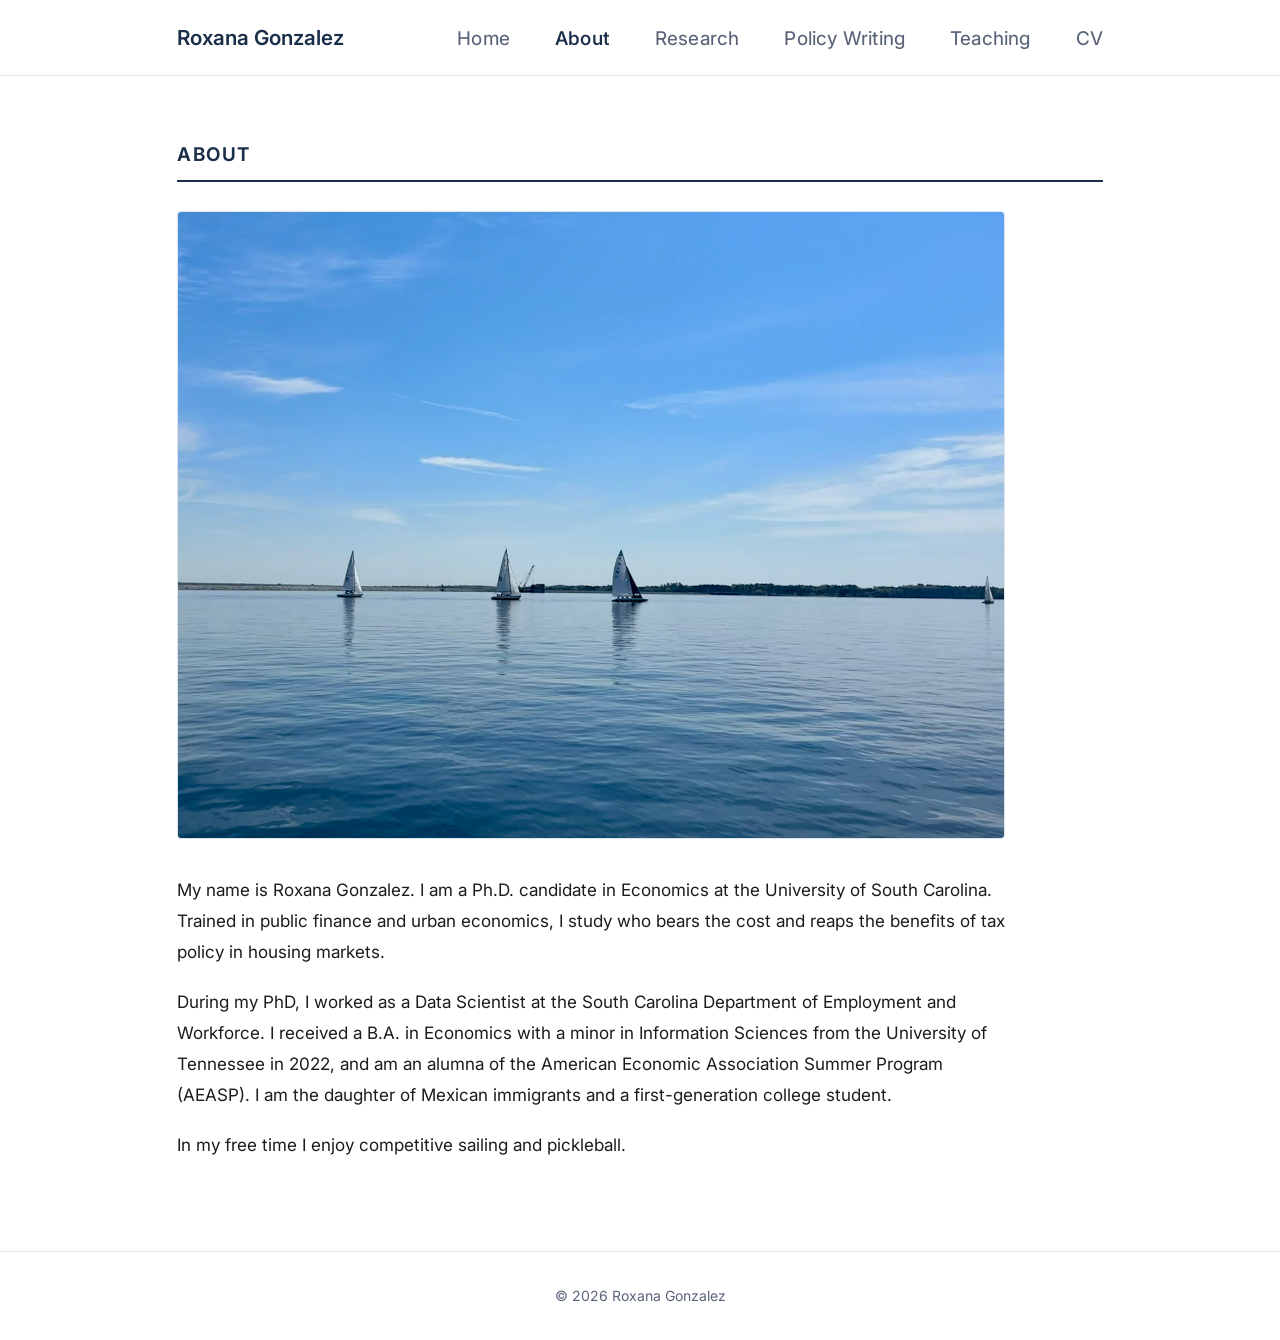
==== about.html @ c2a24e60 "Add sailing photo to About page" ====
<!DOCTYPE html>
<html lang="en">
<head>
  <meta charset="UTF-8" />
  <meta name="viewport" content="width=device-width, initial-scale=1.0" />
  <title>About — Roxana Gonzalez</title>
  <meta name="description" content="About Roxana Gonzalez, PhD candidate in Economics at the University of South Carolina, trained in public finance and urban economics." />
  <link rel="canonical" href="https://roxana-gonzalez.github.io/about.html" />
  <link rel="preconnect" href="https://fonts.googleapis.com" />
  <link rel="preconnect" href="https://fonts.gstatic.com" crossorigin />
  <link href="https://fonts.googleapis.com/css2?family=Inter:wght@400;450;500;550;600;650;700&display=swap" rel="stylesheet" />
  <link rel="stylesheet" href="css/style.css" />
</head>
<body>

<nav>
  <div class="nav-inner">
    <div class="site-name"><a href="index.html">Roxana Gonzalez</a></div>
    <ul class="nav-links">
      <li><a href="index.html">Home</a></li>
      <li><a href="about.html" class="active">About</a></li>
      <li><a href="research.html">Research</a></li>
      <li><a href="policy.html">Policy Writing</a></li>
      <li><a href="teaching.html">Teaching</a></li>
      <li><a href="files/cv.pdf">CV</a></li>
    </ul>
  </div>
</nav>

<div class="site-wrapper">

  <div class="page-header">
    <h2 class="section-title">About</h2>
  </div>

  <div class="about-photo">
    <img src="files/sail.jpeg" alt="Roxana Gonzalez sailing" />
  </div>

  <div class="about-section">
    <p>
      My name is Roxana Gonzalez. I am a Ph.D. candidate in Economics at the University of South
      Carolina. Trained in public finance and urban economics, I study who bears the cost and reaps
      the benefits of tax policy in housing markets.
    </p>
    <p>
      During my PhD, I worked as a Data Scientist at the South Carolina Department of Employment and
      Workforce. I received a B.A. in Economics with a minor in Information Sciences from the
      University of Tennessee in 2022, and am an alumna of the American Economic Association Summer
      Program (AEASP). I am the daughter of Mexican immigrants and a first-generation college student.
    </p>
    <p>
      In my free time I enjoy competitive sailing and pickleball.
    </p>
  </div>

</div>

<footer>
  <div class="site-wrapper">
    &copy; <span id="yr"></span> Roxana Gonzalez
  </div>
</footer>

<script>document.getElementById('yr').textContent = new Date().getFullYear();</script>
</body>
</html>
---- css/style.css ----
/* ===================================================
   Academic Website — Economics PhD Candidate Style
   =================================================== */

/* --- Reset & Base --- */
*, *::before, *::after {
  box-sizing: border-box;
  margin: 0;
  padding: 0;
}

:root {
  --navy:      #1a2e4a;
  --blue:      #2d6a9f;
  --blue-lt:   #e8f0f8;
  --text:      #1c1c1e;
  --muted:     #5a6478;
  --border:    #dde3ec;
  --bg:        #ffffff;
  --bg-alt:    #f7f9fb;
  --max-w:     980px;
  --font:      'Inter', -apple-system, BlinkMacSystemFont, 'Segoe UI', sans-serif;
}

html { font-size: 18px; scroll-behavior: smooth; }

body {
  font-family: var(--font);
  color: var(--text);
  background: var(--bg);
  line-height: 1.7;
  -webkit-font-smoothing: antialiased;
}

a {
  color: var(--blue);
  text-decoration: none;
}
a:hover { text-decoration: underline; }

/* --- Layout --- */
.site-wrapper {
  max-width: var(--max-w);
  margin: 0 auto;
  padding: 0 1.5rem;
}

/* --- Navigation --- */
nav {
  border-bottom: 1px solid var(--border);
  padding: 1.1rem 0;
  position: sticky;
  top: 0;
  background: rgba(255,255,255,0.96);
  backdrop-filter: blur(6px);
  z-index: 100;
}

nav .nav-inner {
  max-width: var(--max-w);
  margin: 0 auto;
  padding: 0 1.5rem;
  display: flex;
  align-items: baseline;
  gap: 2rem;
}

nav .site-name {
  font-size: 1.15rem;
  font-weight: 600;
  color: var(--navy);
  white-space: nowrap;
  flex-shrink: 0;
}
nav .site-name a { color: inherit; }
nav .site-name a:hover { text-decoration: none; color: var(--blue); }

nav .nav-links {
  display: flex;
  gap: 2.5rem;
  list-style: none;
  margin-left: auto;
}

nav .nav-links a {
  font-size: 1.05rem;
  color: var(--muted);
  font-weight: 450;
  letter-spacing: 0.01em;
}
nav .nav-links a:hover,
nav .nav-links a.active {
  color: var(--blue);
  text-decoration: none;
}
nav .nav-links a.active {
  color: var(--navy);
  font-weight: 550;
}

/* --- Page header --- */
.page-header {
  padding: 3.5rem 0 0;
}

/* --- Home page: profile block --- */
.profile {
  display: grid;
  grid-template-columns: 1fr 320px;
  gap: 2.4rem;
  padding: 3.2rem 0 2.8rem;
  align-items: start;
}

.profile-photo img {
  width: 100%;
  height: 100%;
  object-fit: cover;
  border-radius: 4px;
  display: block;
}

.profile-photo {
  width: 320px;
  height: 400px;
  background: var(--blue-lt);
  border: 1px solid var(--border);
  border-radius: 4px;
  display: flex;
  align-items: center;
  justify-content: center;
  color: var(--muted);
  font-size: 0.75rem;
  text-align: center;
  line-height: 1.4;
  flex-shrink: 0;
}

.profile-info h1 {
  font-size: 1.75rem;
  font-weight: 700;
  color: var(--navy);
  line-height: 1.2;
  margin-bottom: 0.25rem;
}

.profile-info .affiliation {
  font-size: 0.92rem;
  color: var(--muted);
  margin-bottom: 1.2rem;
}

.profile-info p {
  font-size: 0.95rem;
  color: var(--text);
  margin-bottom: 0.85rem;
}

.profile-links {
  display: flex;
  flex-wrap: wrap;
  gap: 0.6rem;
  margin: 1.5rem 0 0.4rem;
}

.profile-links a {
  display: inline-flex;
  align-items: center;
  gap: 0.45rem;
  font-size: 0.87rem;
  font-weight: 550;
  border: 1px solid var(--blue);
  border-radius: 4px;
  padding: 0.42rem 0.9rem;
  color: var(--blue);
  background: var(--bg);
  transition: color 0.15s, background 0.15s, border-color 0.15s;
}
.profile-links a svg {
  width: 1.02em;
  height: 1.02em;
  fill: currentColor;
  flex-shrink: 0;
}
.profile-links a:hover {
  background: var(--blue);
  border-color: var(--blue);
  color: #fff;
  text-decoration: none;
}

/* --- Home: job market badge --- */
.jm-badge {
  display: inline-block;
  font-size: 0.76rem;
  font-weight: 600;
  letter-spacing: 0.05em;
  text-transform: uppercase;
  color: var(--blue);
  background: var(--blue-lt);
  border-radius: 3px;
  padding: 0.22rem 0.6rem;
  margin-bottom: 0.9rem;
}

/* --- Home: contact line --- */
.contact-line {
  font-size: 0.86rem;
  color: var(--muted);
  margin-top: 1.1rem;
  line-height: 1.7;
}
.contact-line strong { color: var(--text); font-weight: 550; }

/* --- Home: job market paper highlight --- */
.home-jmp {
  border-top: 1px solid var(--border);
  padding: 2rem 0 3rem;
}
.home-jmp .jmp-label {
  font-size: 0.76rem;
  font-weight: 650;
  text-transform: uppercase;
  letter-spacing: 0.1em;
  color: var(--blue);
  margin-bottom: 0.5rem;
}
.home-jmp h2 {
  font-size: 1.15rem;
  font-weight: 600;
  color: var(--navy);
  line-height: 1.35;
  margin-bottom: 0.5rem;
}
.home-jmp .jmp-finding {
  font-size: 0.93rem;
  color: var(--text);
  line-height: 1.7;
  max-width: 44rem;
  margin-bottom: 0.9rem;
}
.home-jmp .paper-links {
  display: flex;
  gap: 0.5rem;
  flex-wrap: wrap;
}

/* --- Fields of interest --- */
.fields {
  border-top: 1px solid var(--border);
  padding: 1.6rem 0;
  font-size: 0.9rem;
  color: var(--muted);
}
.fields strong { color: var(--text); }

/* --- Contact block on home --- */
.contact-block {
  padding: 1.4rem 0 3rem;
  font-size: 0.9rem;
  color: var(--muted);
}
.contact-block a { color: var(--blue); }

/* --- Section headings --- */
h2.section-title {
  font-size: 1.05rem;
  font-weight: 650;
  color: var(--navy);
  text-transform: uppercase;
  letter-spacing: 0.08em;
  padding-bottom: 0.5rem;
  border-bottom: 2px solid var(--navy);
  margin-bottom: 1.6rem;
}

/* --- Paper list --- */
.paper-list {
  list-style: none;
  display: flex;
  flex-direction: column;
  gap: 2rem;
  padding-bottom: 3rem;
}

.paper-item {}

.paper-item .paper-tag {
  display: inline-block;
  font-size: 0.72rem;
  font-weight: 600;
  text-transform: uppercase;
  letter-spacing: 0.08em;
  color: var(--bg);
  background: var(--blue);
  border-radius: 2px;
  padding: 0.12rem 0.5rem;
  margin-bottom: 0.45rem;
}

.paper-item .paper-tag.jmp {
  background: var(--navy);
}

.paper-item .paper-tag.pub {
  background: #2a7a4b;
}

.paper-item h3 {
  font-size: 1rem;
  font-weight: 600;
  color: var(--navy);
  line-height: 1.35;
  margin-bottom: 0.2rem;
}
.paper-item h3 a { color: inherit; }
.paper-item h3 a:hover { color: var(--blue); text-decoration: none; }

.paper-item .paper-meta {
  font-size: 0.85rem;
  color: var(--muted);
  margin-bottom: 0.55rem;
}
.paper-item .paper-meta em { font-style: italic; }

.paper-item .paper-abstract {
  font-size: 0.88rem;
  color: var(--text);
  line-height: 1.65;
}

.paper-item .paper-head {
  display: flex;
  align-items: baseline;
  flex-wrap: wrap;
  gap: 0.3rem 0.75rem;
  margin-bottom: 0.2rem;
}
.paper-item .paper-head h3 {
  margin-bottom: 0;
}

.paper-item .paper-links {
  display: flex;
  gap: 0.5rem;
  flex-wrap: wrap;
  font-size: 0.83rem;
}
.paper-item .paper-links a,
.home-jmp .paper-links a {
  display: inline-block;
  padding: 0.15rem 0.6rem;
  border: 1px solid var(--border);
  border-radius: 3px;
  background: var(--bg-alt);
  color: var(--blue);
  font-size: 0.78rem;
  font-weight: 500;
  letter-spacing: 0.02em;
  line-height: 1.6;
  transition: background 0.15s ease, border-color 0.15s ease, color 0.15s ease;
}
.paper-item .paper-links a:hover,
.home-jmp .paper-links a:hover {
  background: var(--blue-lt);
  border-color: var(--blue);
  color: var(--navy);
  text-decoration: none;
}

/* --- Work in progress section --- */
.wip-list {
  list-style: none;
  padding-bottom: 3rem;
}
.wip-list li {
  padding: 0.5rem 0;
  border-bottom: 1px solid var(--border);
  font-size: 0.93rem;
  color: var(--text);
}
.wip-list li:last-child { border-bottom: none; }
.wip-list .wip-coauthors {
  font-size: 0.83rem;
  color: var(--muted);
  margin-left: 0.5rem;
}

/* --- Teaching --- */
.teaching-section {
  padding-bottom: 2.9rem;
}
.teaching-heading {
  font-size: 0.76rem;
  font-weight: 650;
  text-transform: uppercase;
  letter-spacing: 0.1em;
  color: var(--blue);
  margin-bottom: 0.2rem;
}
.teaching-section p.role-note {
  font-size: 0.85rem;
  color: var(--muted);
  margin-bottom: 1.5rem;
}

.course-list {
  list-style: none;
}
.course-item {
  display: grid;
  grid-template-columns: 8rem 1fr;
}
.course-item .course-terms {
  font-size: 0.82rem;
  color: var(--muted);
  padding: 0.15rem 1.3rem 0 0;
  white-space: nowrap;
}
.course-item .course-body {
  position: relative;
  border-left: 1px solid var(--border);
  padding: 0 0 1.5rem 1.5rem;
}
.course-item:last-child .course-body {
  border-left-color: transparent;
  padding-bottom: 0;
}
.course-item .course-body::before {
  content: "";
  position: absolute;
  left: -4.5px;
  top: 0.45rem;
  width: 8px;
  height: 8px;
  border-radius: 50%;
  background: var(--bg);
  border: 2px solid var(--blue);
}
.course-item .course-name {
  font-size: 0.95rem;
  font-weight: 550;
  color: var(--navy);
  line-height: 1.4;
}
.course-item .course-detail {
  font-size: 0.83rem;
  color: var(--muted);
  margin-top: 0.1rem;
}

/* --- About page --- */
.about-photo {
  margin-bottom: 2rem;
}
.about-photo img {
  display: block;
  width: 100%;
  max-width: 46rem;
  height: auto;
  border-radius: 4px;
  border: 1px solid var(--border);
}

.about-section {
  max-width: 46rem;
  padding-bottom: 3rem;
}
.about-section p {
  font-size: 0.95rem;
  line-height: 1.8;
  margin-bottom: 1.1rem;
}
.about-section p:last-child { margin-bottom: 0; }

/* --- CV page --- */
.cv-section {
  padding-bottom: 3rem;
}
.cv-download-bar {
  background: var(--bg-alt);
  border: 1px solid var(--border);
  border-radius: 4px;
  padding: 1rem 1.2rem;
  margin-bottom: 2rem;
  font-size: 0.9rem;
  color: var(--muted);
  display: flex;
  align-items: center;
  justify-content: space-between;
  gap: 1rem;
}
.cv-download-bar a {
  white-space: nowrap;
  font-weight: 550;
}

.cv-block {
  margin-bottom: 2.2rem;
}
.cv-block h3 {
  font-size: 0.85rem;
  font-weight: 650;
  text-transform: uppercase;
  letter-spacing: 0.08em;
  color: var(--muted);
  margin-bottom: 0.8rem;
}
.cv-entry {
  display: grid;
  grid-template-columns: 1fr auto;
  gap: 1rem;
  padding: 0.5rem 0;
  border-bottom: 1px solid var(--border);
  font-size: 0.9rem;
}
.cv-entry:last-child { border-bottom: none; }
.cv-entry .cv-title { font-weight: 500; color: var(--text); }
.cv-entry .cv-sub { font-size: 0.83rem; color: var(--muted); margin-top: 0.1rem; }
.cv-entry .cv-year { color: var(--muted); font-size: 0.85rem; white-space: nowrap; }

/* --- Footer --- */
footer {
  border-top: 1px solid var(--border);
  padding: 1.8rem 0;
  margin-top: 2rem;
  text-align: center;
  font-size: 0.78rem;
  color: var(--muted);
}

/* --- Responsive --- */
@media (max-width: 600px) {
  .profile {
    grid-template-columns: 1fr;
  }
  .profile-photo {
    width: 80px;
    height: 100px;
  }
  nav .nav-links {
    gap: 1rem;
  }
  .course-item {
    grid-template-columns: 5.5rem 1fr;
  }
  .course-item .course-terms {
    padding-right: 0.9rem;
    white-space: normal;
  }
  .course-item .course-body {
    padding-left: 1.1rem;
  }
  .cv-entry {
    grid-template-columns: 1fr;
  }
  .cv-download-bar {
    flex-direction: column;
    align-items: flex-start;
  }
}
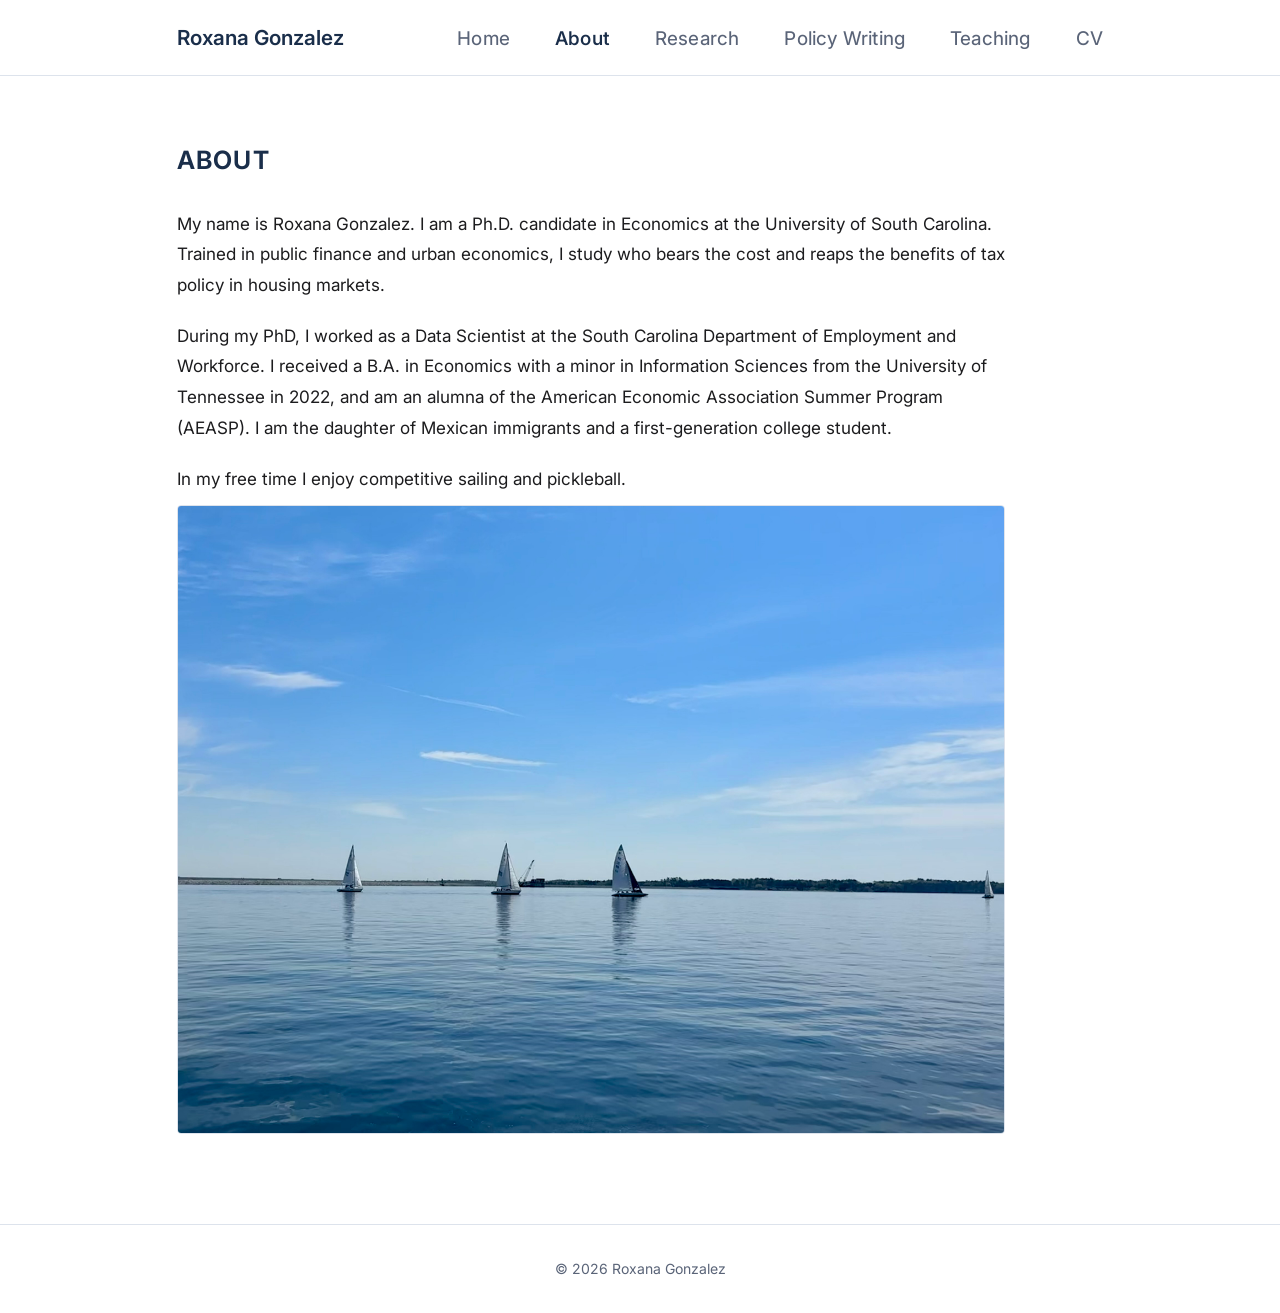
==== commit d2cb0f81: "Move About photo below the text; enlarge titles site-wide Increase the name, section heading, job ma" ====
--- a/about.html
+++ b/about.html
@@ -33,10 +33,6 @@
     <h2 class="section-title">About</h2>
   </div>
 
-  <div class="about-photo">
-    <img src="files/sail.jpeg" alt="Roxana Gonzalez sailing" />
-  </div>
-
   <div class="about-section">
     <p>
       My name is Roxana Gonzalez. I am a Ph.D. candidate in Economics at the University of South
@@ -54,6 +50,10 @@
     </p>
   </div>
 
+  <div class="about-photo">
+    <img src="files/sail.jpeg" alt="Roxana Gonzalez sailing" />
+  </div>
+
 </div>
 
 <footer>
--- a/css/style.css
+++ b/css/style.css
@@ -137,7 +137,7 @@
 }
 
 .profile-info h1 {
-  font-size: 1.75rem;
+  font-size: 2.1rem;
   font-weight: 700;
   color: var(--navy);
   line-height: 1.2;
@@ -226,7 +226,7 @@
   margin-bottom: 0.5rem;
 }
 .home-jmp h2 {
-  font-size: 1.15rem;
+  font-size: 1.35rem;
   font-weight: 600;
   color: var(--navy);
   line-height: 1.35;
@@ -264,14 +264,12 @@
 
 /* --- Section headings --- */
 h2.section-title {
-  font-size: 1.05rem;
+  font-size: 1.4rem;
   font-weight: 650;
   color: var(--navy);
   text-transform: uppercase;
-  letter-spacing: 0.08em;
-  padding-bottom: 0.5rem;
-  border-bottom: 2px solid var(--navy);
-  margin-bottom: 1.6rem;
+  letter-spacing: 0.045em;
+  margin-bottom: 1.5rem;
 }
 
 /* --- Paper list --- */
@@ -307,7 +305,7 @@
 }
 
 .paper-item h3 {
-  font-size: 1rem;
+  font-size: 1.12rem;
   font-weight: 600;
   color: var(--navy);
   line-height: 1.35;
@@ -391,7 +389,7 @@
   padding-bottom: 2.9rem;
 }
 .teaching-heading {
-  font-size: 0.76rem;
+  font-size: 0.85rem;
   font-weight: 650;
   text-transform: uppercase;
   letter-spacing: 0.1em;
@@ -451,7 +449,8 @@
 
 /* --- About page --- */
 .about-photo {
-  margin-bottom: 2rem;
+  margin-top: 0.6rem;
+  padding-bottom: 3rem;
 }
 .about-photo img {
   display: block;
@@ -464,7 +463,7 @@
 
 .about-section {
   max-width: 46rem;
-  padding-bottom: 3rem;
+  padding-bottom: 0;
 }
 .about-section p {
   font-size: 0.95rem;
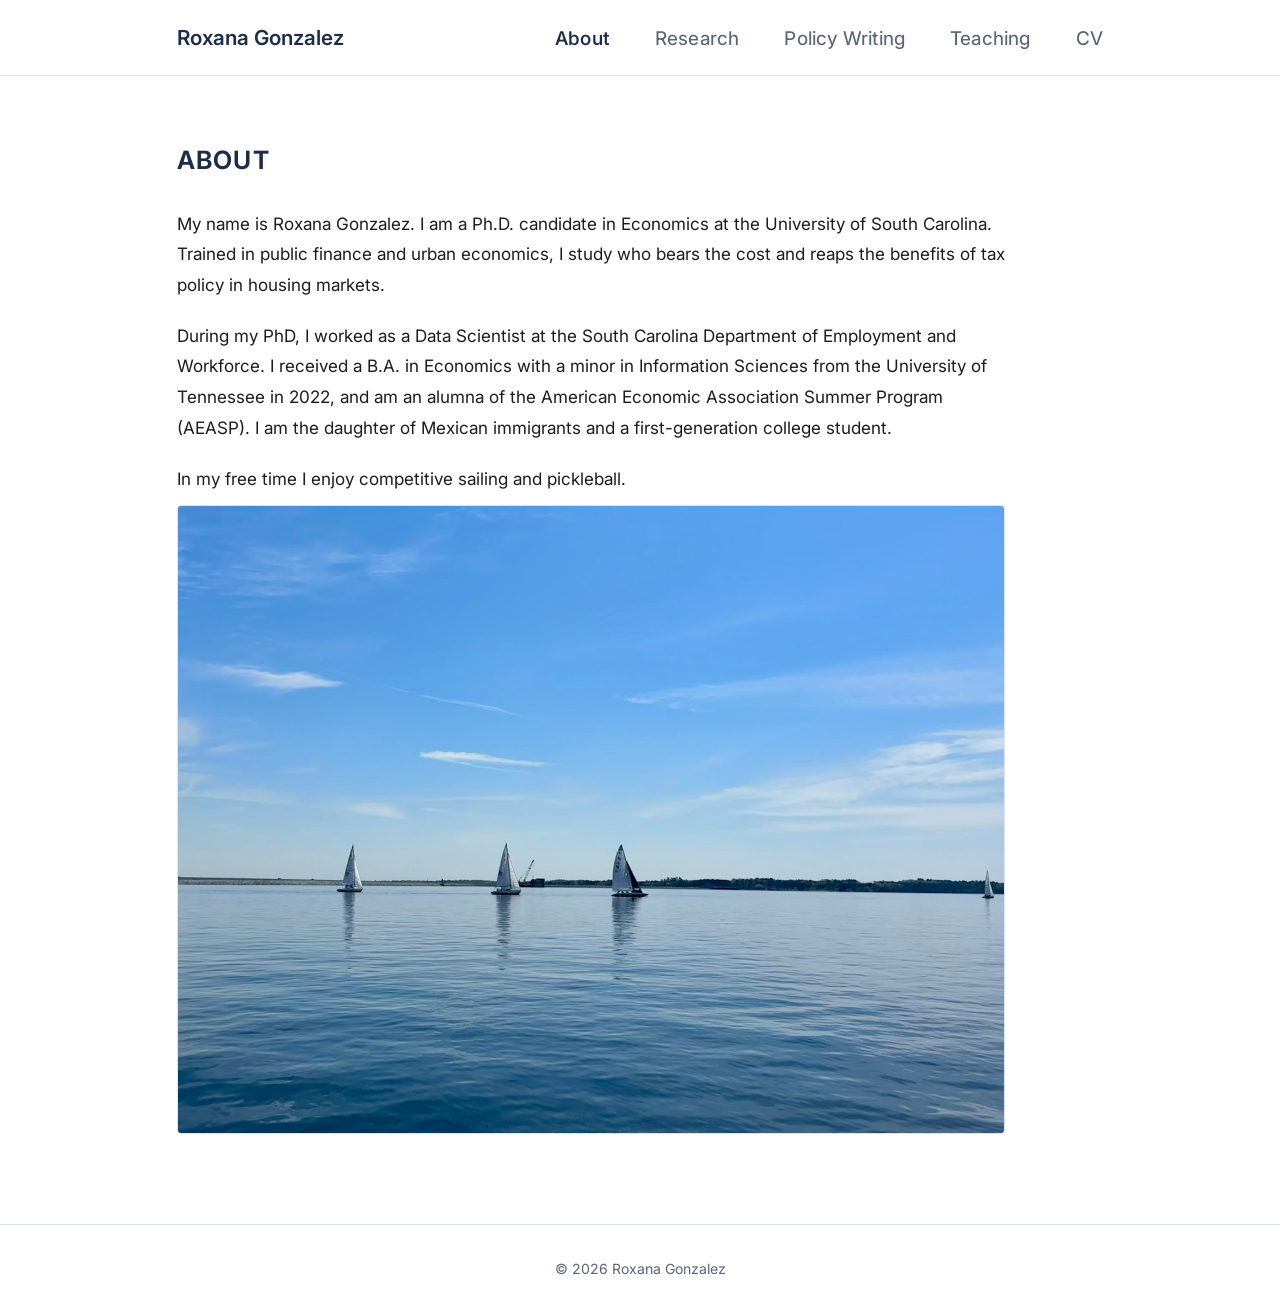
==== commit b528104c: "Drop the redundant Home nav link The site name in the nav bar already links to the landing page." ====
--- a/about.html
+++ b/about.html
@@ -17,7 +17,6 @@
   <div class="nav-inner">
     <div class="site-name"><a href="index.html">Roxana Gonzalez</a></div>
     <ul class="nav-links">
-      <li><a href="index.html">Home</a></li>
       <li><a href="about.html" class="active">About</a></li>
       <li><a href="research.html">Research</a></li>
       <li><a href="policy.html">Policy Writing</a></li>
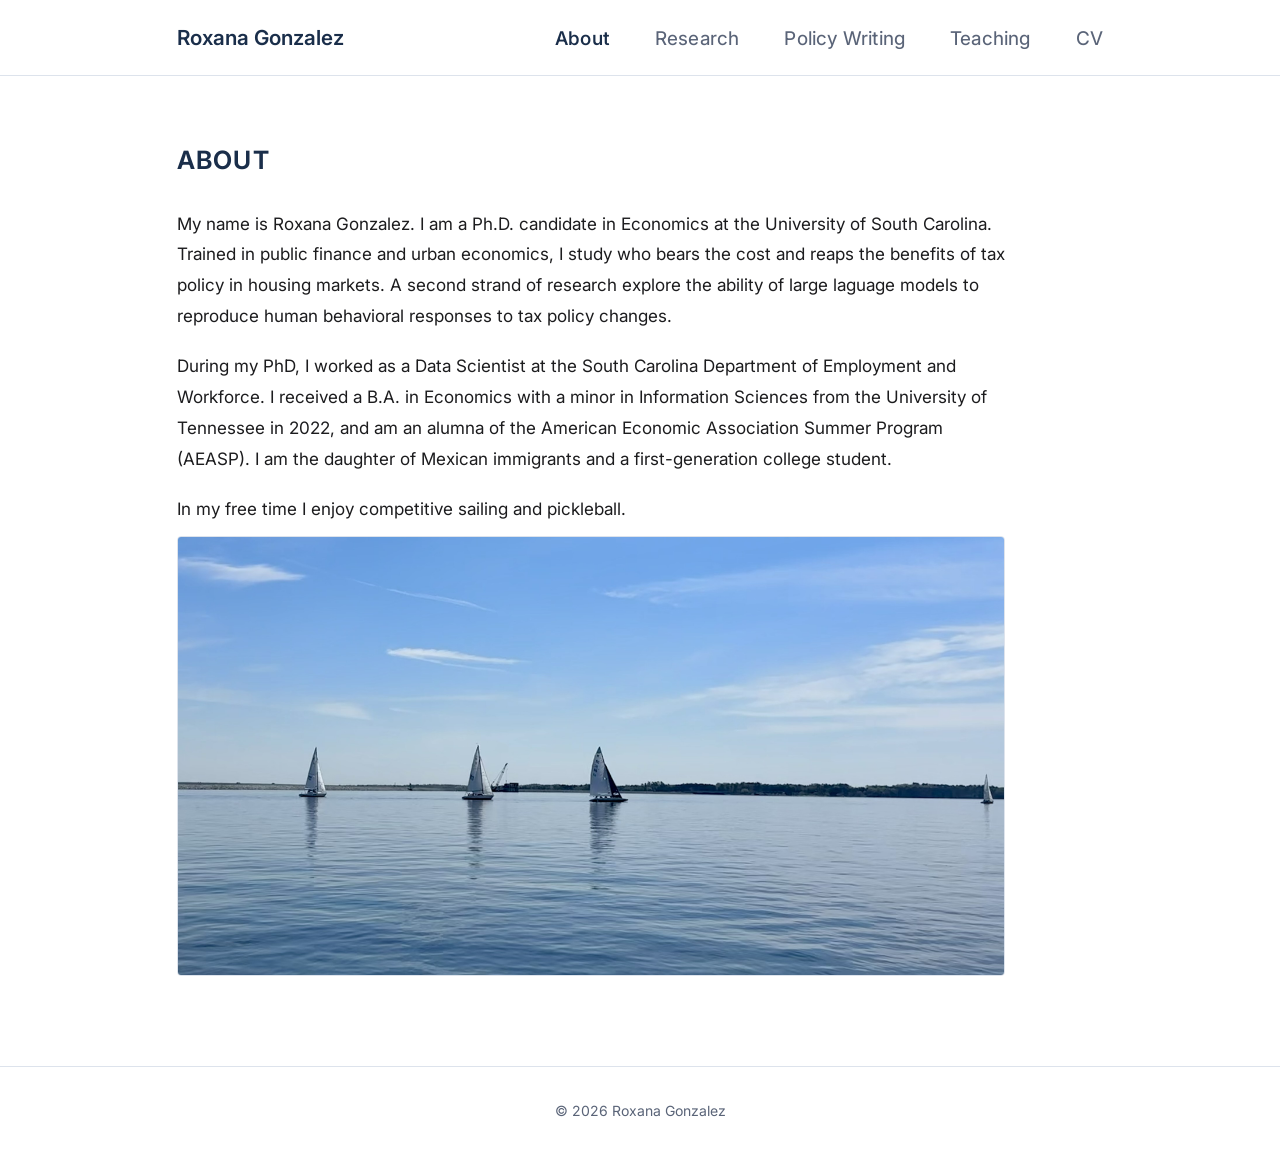
==== commit 8003c6a4: "about" ====
--- a/about.html
+++ b/about.html
@@ -36,7 +36,7 @@
     <p>
       My name is Roxana Gonzalez. I am a Ph.D. candidate in Economics at the University of South
       Carolina. Trained in public finance and urban economics, I study who bears the cost and reaps
-      the benefits of tax policy in housing markets.
+      the benefits of tax policy in housing markets. A second strand of research explore the ability of large laguage models to reproduce human behavioral responses to tax policy changes.
     </p>
     <p>
       During my PhD, I worked as a Data Scientist at the South Carolina Department of Employment and
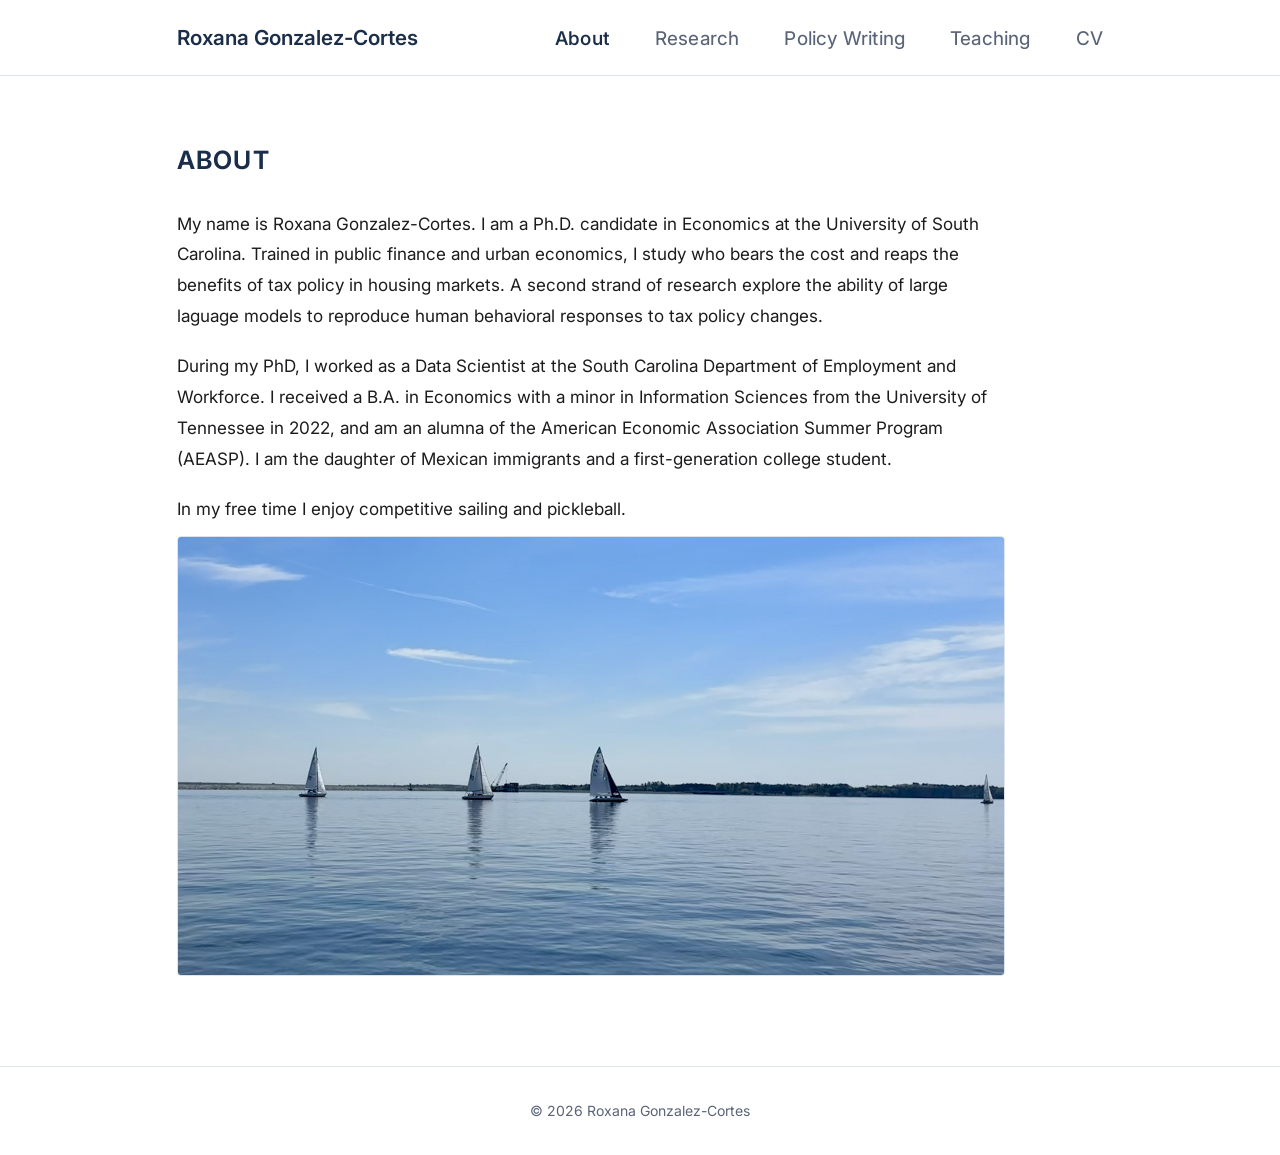
==== commit c8ea0a1c: "Update CV and use Roxana Gonzalez-Cortes across the site Co-Authored-By: Claude Opus 5.5 <noreply@an" ====
--- a/about.html
+++ b/about.html
@@ -3,8 +3,8 @@
 <head>
   <meta charset="UTF-8" />
   <meta name="viewport" content="width=device-width, initial-scale=1.0" />
-  <title>About — Roxana Gonzalez</title>
-  <meta name="description" content="About Roxana Gonzalez, PhD candidate in Economics at the University of South Carolina, trained in public finance and urban economics." />
+  <title>About — Roxana Gonzalez-Cortes</title>
+  <meta name="description" content="About Roxana Gonzalez-Cortes, PhD candidate in Economics at the University of South Carolina, trained in public finance and urban economics." />
   <link rel="canonical" href="https://roxana-gonzalez.github.io/about.html" />
   <link rel="preconnect" href="https://fonts.googleapis.com" />
   <link rel="preconnect" href="https://fonts.gstatic.com" crossorigin />
@@ -15,7 +15,7 @@
 
 <nav>
   <div class="nav-inner">
-    <div class="site-name"><a href="index.html">Roxana Gonzalez</a></div>
+    <div class="site-name"><a href="index.html">Roxana Gonzalez-Cortes</a></div>
     <ul class="nav-links">
       <li><a href="about.html" class="active">About</a></li>
       <li><a href="research.html">Research</a></li>
@@ -34,7 +34,7 @@
 
   <div class="about-section">
     <p>
-      My name is Roxana Gonzalez. I am a Ph.D. candidate in Economics at the University of South
+      My name is Roxana Gonzalez-Cortes. I am a Ph.D. candidate in Economics at the University of South
       Carolina. Trained in public finance and urban economics, I study who bears the cost and reaps
       the benefits of tax policy in housing markets. A second strand of research explore the ability of large laguage models to reproduce human behavioral responses to tax policy changes.
     </p>
@@ -50,17 +50,18 @@
   </div>
 
   <div class="about-photo">
-    <img src="files/sail.jpeg" alt="Roxana Gonzalez sailing" />
+    <img src="files/sail.jpeg" alt="Roxana Gonzalez-Cortes sailing" />
   </div>
 
 </div>
 
 <footer>
   <div class="site-wrapper">
-    &copy; <span id="yr"></span> Roxana Gonzalez
+    &copy; <span id="yr"></span> Roxana Gonzalez-Cortes
   </div>
 </footer>
 
 <script>document.getElementById('yr').textContent = new Date().getFullYear();</script>
+<script data-goatcounter="https://roxana-gonzalez.goatcounter.com/count" async src="https://gc.zgo.at/count.js"></script>
 </body>
 </html>
--- a/css/style.css
+++ b/css/style.css
@@ -38,6 +38,16 @@
 }
 a:hover { text-decoration: underline; }
 
+/* Hidden visually but read by screen readers and search engines */
+.visually-hidden {
+  position: absolute;
+  width: 1px;
+  height: 1px;
+  overflow: hidden;
+  clip: rect(0 0 0 0);
+  white-space: nowrap;
+}
+
 /* --- Layout --- */
 .site-wrapper {
   max-width: var(--max-w);
@@ -106,49 +116,33 @@
 /* --- Home page: profile block --- */
 .profile {
   display: grid;
-  grid-template-columns: 1fr 320px;
-  gap: 2.4rem;
+  grid-template-columns: 280px 1fr;
+  column-gap: 2.4rem;
   padding: 3.2rem 0 2.8rem;
   align-items: start;
 }
 
+/* Photo and links join the profile grid so the text can align to the photo's top and bottom edges */
+.profile-photo { display: contents; }
+
 .profile-photo img {
+  grid-column: 1;
+  grid-row: 1;
   width: 100%;
-  height: 100%;
-  object-fit: cover;
-  border-radius: 4px;
+  height: auto;
+  border: 1px solid var(--border);
   display: block;
 }
 
-.profile-photo {
-  width: 320px;
-  height: 400px;
-  background: var(--blue-lt);
-  border: 1px solid var(--border);
-  border-radius: 4px;
-  display: flex;
-  align-items: center;
-  justify-content: center;
-  color: var(--muted);
-  font-size: 0.75rem;
-  text-align: center;
-  line-height: 1.4;
-  flex-shrink: 0;
-}
-
-.profile-info h1 {
-  font-size: 2.1rem;
-  font-weight: 700;
-  color: var(--navy);
-  line-height: 1.2;
-  margin-bottom: 0.25rem;
-}
-
-.profile-info .affiliation {
-  font-size: 0.92rem;
-  color: var(--muted);
-  margin-bottom: 1.2rem;
-}
+.profile-info {
+  grid-column: 2;
+  grid-row: 1;
+  align-self: stretch;
+  display: flex;
+  flex-direction: column;
+  justify-content: space-between;
+}
+.profile-info > :last-child { margin-bottom: 0; }
 
 .profile-info p {
   font-size: 0.95rem;
@@ -159,48 +153,27 @@
 .profile-links {
   display: flex;
   flex-wrap: wrap;
-  gap: 0.6rem;
-  margin: 1.5rem 0 0.4rem;
+  gap: 1.1rem;
+  margin-top: 0.7rem;
+  grid-column: 1;
+  grid-row: 2;
 }
 
 .profile-links a {
   display: inline-flex;
   align-items: center;
-  gap: 0.45rem;
-  font-size: 0.87rem;
-  font-weight: 550;
-  border: 1px solid var(--blue);
-  border-radius: 4px;
-  padding: 0.42rem 0.9rem;
-  color: var(--blue);
-  background: var(--bg);
-  transition: color 0.15s, background 0.15s, border-color 0.15s;
+  gap: 0.35rem;
+  font-size: 0.78rem;
+  color: var(--muted);
 }
 .profile-links a svg {
-  width: 1.02em;
-  height: 1.02em;
+  width: 0.95em;
+  height: 0.95em;
   fill: currentColor;
   flex-shrink: 0;
 }
 .profile-links a:hover {
-  background: var(--blue);
-  border-color: var(--blue);
-  color: #fff;
-  text-decoration: none;
-}
-
-/* --- Home: job market badge --- */
-.jm-badge {
-  display: inline-block;
-  font-size: 0.76rem;
-  font-weight: 600;
-  letter-spacing: 0.05em;
-  text-transform: uppercase;
   color: var(--blue);
-  background: var(--blue-lt);
-  border-radius: 3px;
-  padding: 0.22rem 0.6rem;
-  margin-bottom: 0.9rem;
 }
 
 /* --- Home: contact line --- */
@@ -533,9 +506,18 @@
   .profile {
     grid-template-columns: 1fr;
   }
+  .profile {
+    row-gap: 1.5rem;
+  }
   .profile-photo {
-    width: 80px;
-    height: 100px;
+    display: block;
+    max-width: 220px;
+  }
+  .profile-photo img,
+  .profile-links,
+  .profile-info {
+    grid-column: auto;
+    grid-row: auto;
   }
   nav .nav-links {
     gap: 1rem;
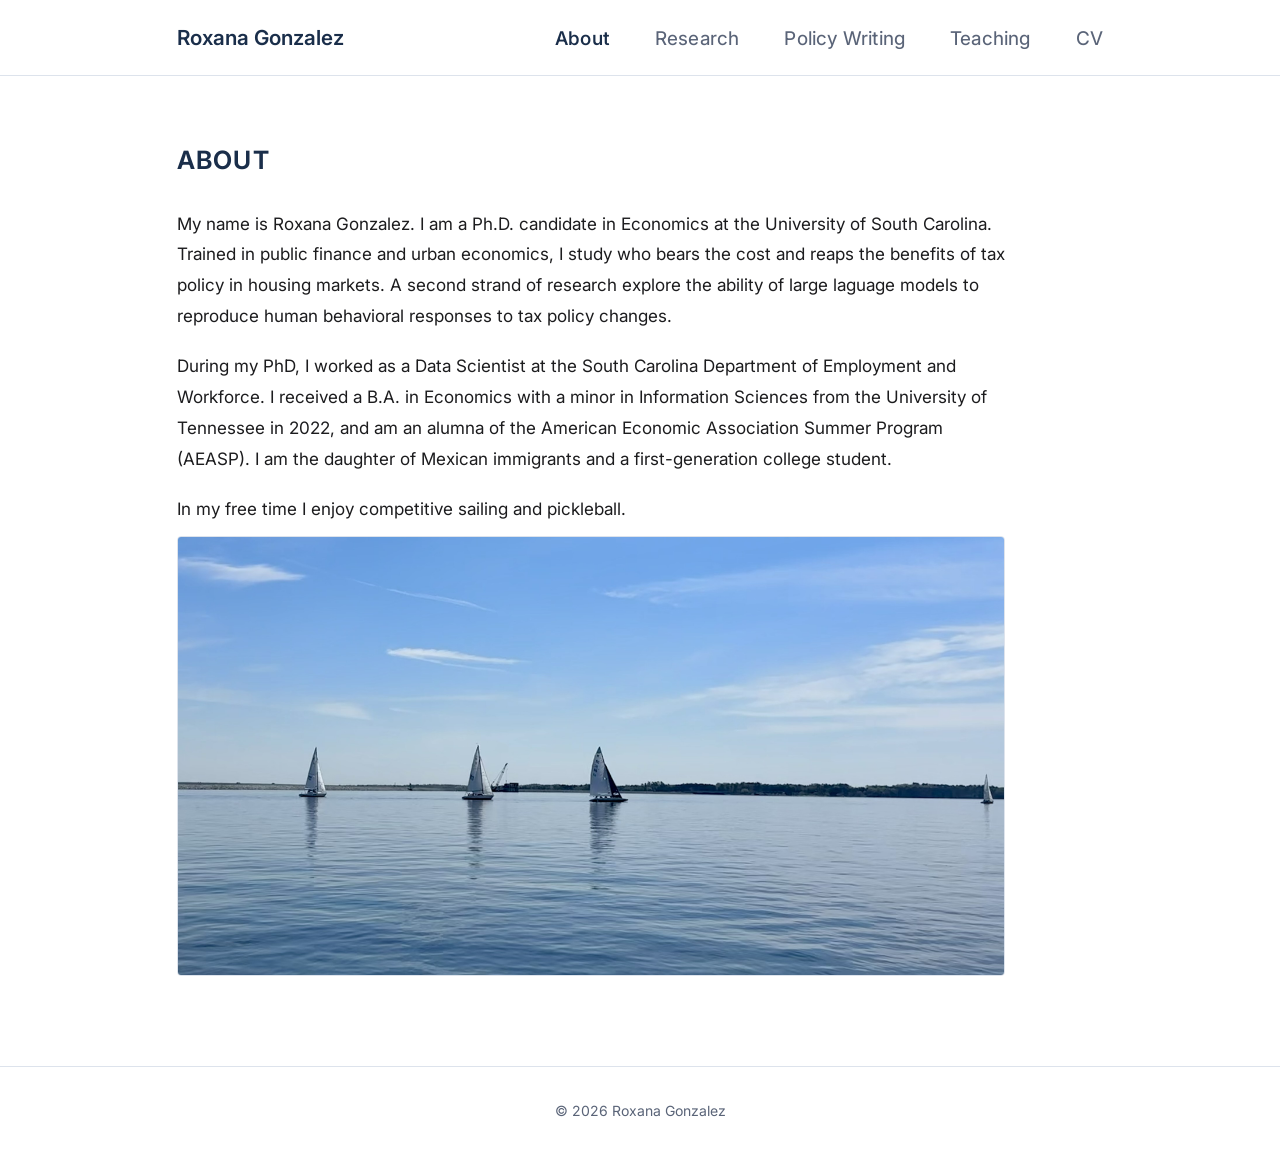
==== commit f47d611f: "Use Roxana Gonzalez as name across site and CV Co-Authored-By: Claude Opus 5.5 <noreply@anthropic.co" ====
--- a/about.html
+++ b/about.html
@@ -3,8 +3,8 @@
 <head>
   <meta charset="UTF-8" />
   <meta name="viewport" content="width=device-width, initial-scale=1.0" />
-  <title>About — Roxana Gonzalez-Cortes</title>
-  <meta name="description" content="About Roxana Gonzalez-Cortes, PhD candidate in Economics at the University of South Carolina, trained in public finance and urban economics." />
+  <title>About — Roxana Gonzalez</title>
+  <meta name="description" content="About Roxana Gonzalez, PhD candidate in Economics at the University of South Carolina, trained in public finance and urban economics." />
   <link rel="canonical" href="https://roxana-gonzalez.github.io/about.html" />
   <link rel="preconnect" href="https://fonts.googleapis.com" />
   <link rel="preconnect" href="https://fonts.gstatic.com" crossorigin />
@@ -15,7 +15,7 @@
 
 <nav>
   <div class="nav-inner">
-    <div class="site-name"><a href="index.html">Roxana Gonzalez-Cortes</a></div>
+    <div class="site-name"><a href="index.html">Roxana Gonzalez</a></div>
     <ul class="nav-links">
       <li><a href="about.html" class="active">About</a></li>
       <li><a href="research.html">Research</a></li>
@@ -34,7 +34,7 @@
 
   <div class="about-section">
     <p>
-      My name is Roxana Gonzalez-Cortes. I am a Ph.D. candidate in Economics at the University of South
+      My name is Roxana Gonzalez. I am a Ph.D. candidate in Economics at the University of South
       Carolina. Trained in public finance and urban economics, I study who bears the cost and reaps
       the benefits of tax policy in housing markets. A second strand of research explore the ability of large laguage models to reproduce human behavioral responses to tax policy changes.
     </p>
@@ -50,14 +50,14 @@
   </div>
 
   <div class="about-photo">
-    <img src="files/sail.jpeg" alt="Roxana Gonzalez-Cortes sailing" />
+    <img src="files/sail.jpeg" alt="Roxana Gonzalez sailing" />
   </div>
 
 </div>
 
 <footer>
   <div class="site-wrapper">
-    &copy; <span id="yr"></span> Roxana Gonzalez-Cortes
+    &copy; <span id="yr"></span> Roxana Gonzalez
   </div>
 </footer>
 
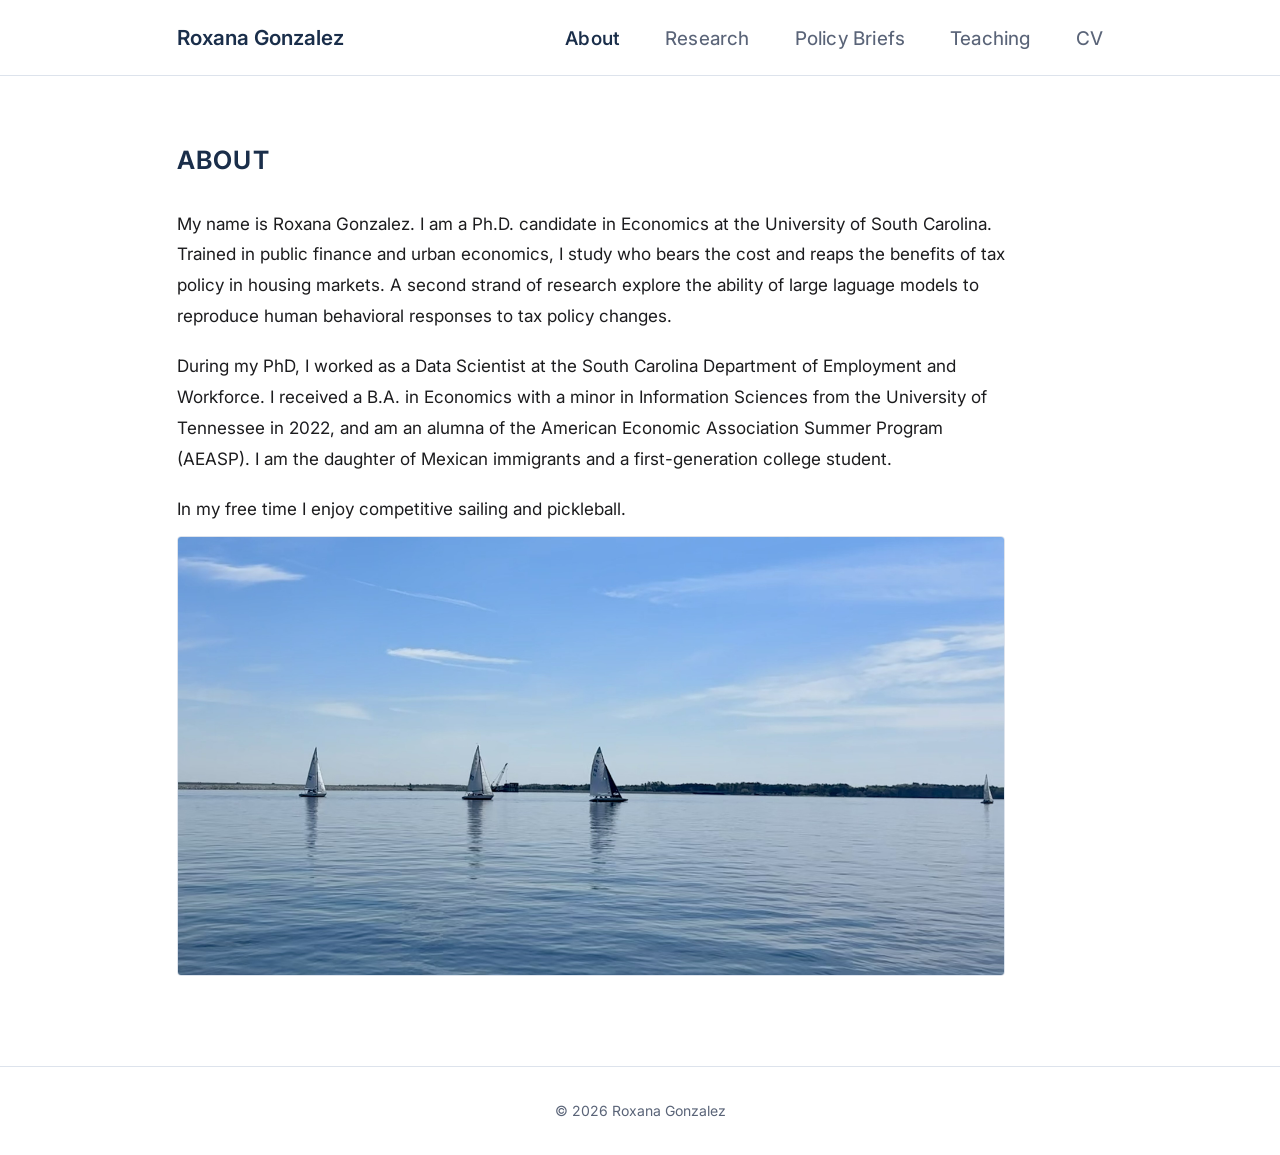
==== commit 88c92630: "Rename Policy Writing page to Policy Briefs Co-Authored-By: Claude Opus 5.5 <noreply@anthropic.com>" ====
--- a/about.html
+++ b/about.html
@@ -19,7 +19,7 @@
     <ul class="nav-links">
       <li><a href="about.html" class="active">About</a></li>
       <li><a href="research.html">Research</a></li>
-      <li><a href="policy.html">Policy Writing</a></li>
+      <li><a href="policy.html">Policy Briefs</a></li>
       <li><a href="teaching.html">Teaching</a></li>
       <li><a href="files/cv.pdf">CV</a></li>
     </ul>
